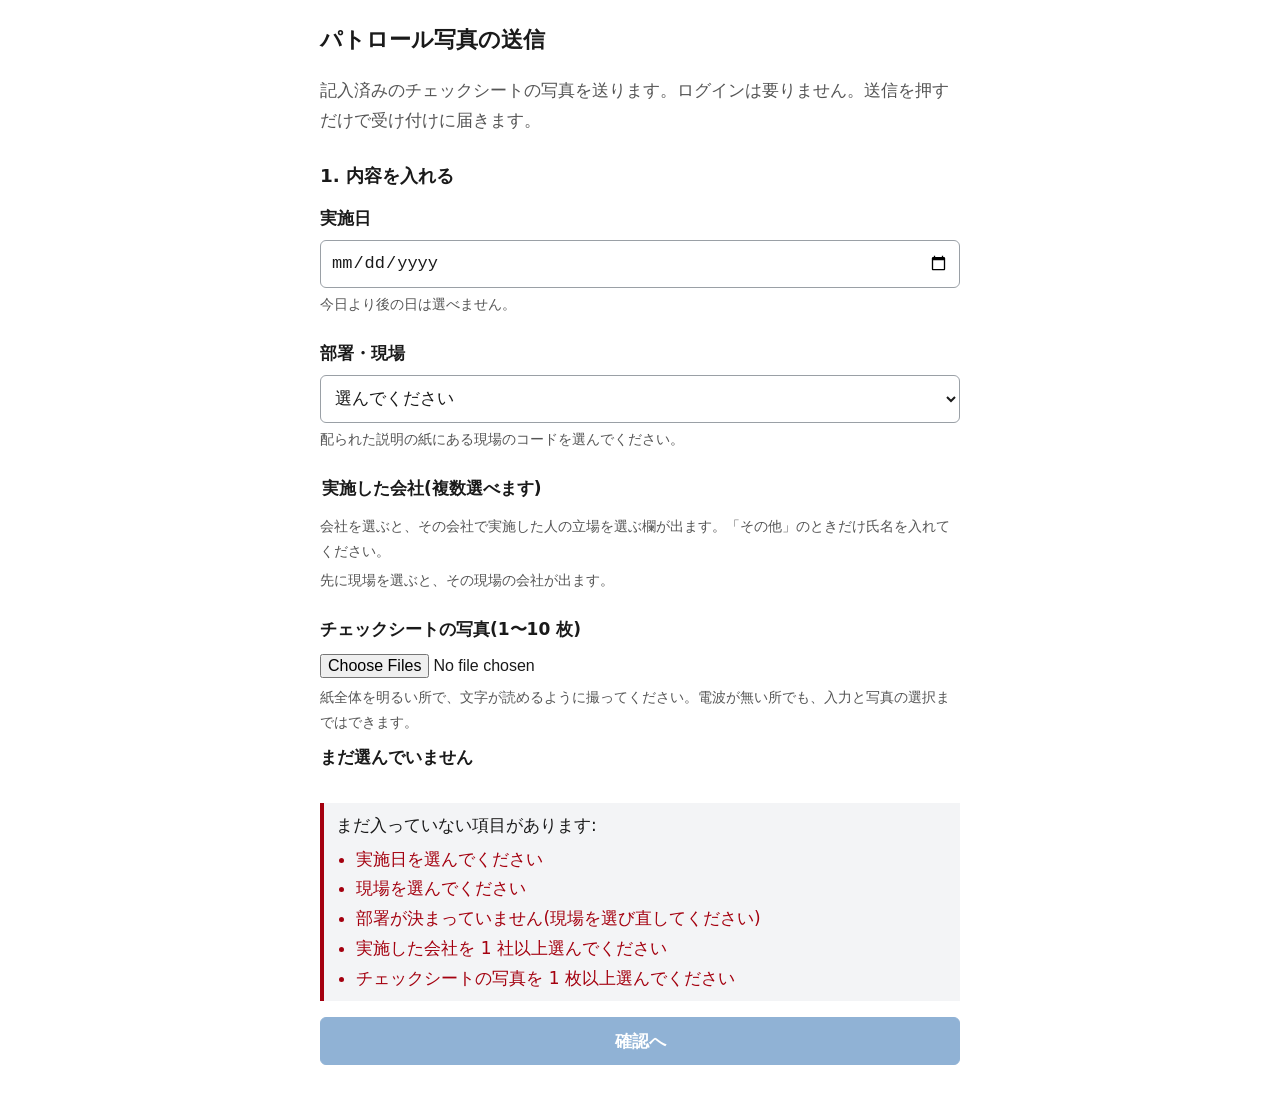
==== index.html @ 8de9f9de "公開ページ SafetyPatrolP@1ebaefc2e7b2f502271c67f006411f48054f13f5" ====
<!doctype html>
<html lang="ja">
<head>
  <meta charset="utf-8">
  <meta name="viewport" content="width=device-width, initial-scale=1">
  <meta http-equiv="Content-Security-Policy" content="default-src 'none'; script-src 'self'; style-src 'self'; img-src 'self' blob:; connect-src https://script.google.com https://script.googleusercontent.com; form-action 'none'; base-uri 'none'">
  <meta name="referrer" content="no-referrer">
  <meta name="robots" content="noindex, nofollow">
  <title>パトロール写真の送信</title>
  <link rel="stylesheet" href="style.css">
</head>
<body>
  <header>
    <h1>パトロール写真の送信</h1>
    <p class="lead">記入済みのチェックシートの写真を送ります。ログインは要りません。送信を押すだけで受け付けに届きます。</p>
  </header>

  <main>
    <p id="config-error" class="error" role="alert" hidden></p>
    <p id="outbox-bar" class="outbox-bar" role="status" aria-live="polite" hidden></p>
    <p id="inapp-warning" class="error" role="alert" hidden>LINE などのアプリの中で開いています。送れなかったものが残らないことがあるので、右上のメニューから「ブラウザで開く」(Safari / Chrome)を選んで開き直してください。</p>
    <p id="storage-warning" class="error" role="alert" hidden>この端末(このブラウザの設定)では、送れなかったものを残せません。送信の後、受付番号が出るまでページを閉じないでください。プライベートブラウズを使っているときは、通常の画面で開き直してください。</p>

    <!-- 1. 入力 -->
    <section id="step-input" aria-labelledby="h-input">
      <h2 id="h-input">1. 内容を入れる</h2>

      <div class="field">
        <label for="date">実施日</label>
        <input type="date" id="date" name="date" required>
        <p class="hint">今日より後の日は選べません。</p>
      </div>

      <div class="field">
        <span class="label" id="l-site">部署・現場</span>
        <div id="site-fixed" hidden>
          <p class="fixed">現場 <strong id="site-fixed-code"></strong>(部署 <span id="site-fixed-dept"></span>)</p>
          <button type="button" id="site-change" class="link">違う現場を選ぶ</button>
        </div>
        <div id="site-choose" hidden>
          <select id="site-select" aria-labelledby="l-site"></select>
          <p class="hint">配られた説明の紙にある現場のコードを選んでください。</p>
        </div>
      </div>

      <fieldset class="field">
        <legend>実施した会社(複数選べます)</legend>
        <p class="hint">会社を選ぶと、その会社で実施した人の立場を選ぶ欄が出ます。「その他」のときだけ氏名を入れてください。</p>
        <p id="company-empty" class="hint" hidden>先に現場を選ぶと、その現場の会社が出ます。</p>
        <div id="company-list"></div>
      </fieldset>

      <div class="field">
        <label for="photos">チェックシートの写真(1〜10 枚)</label>
        <input type="file" id="photos" accept="image/*" multiple>
        <p class="hint">紙全体を明るい所で、文字が読めるように撮ってください。電波が無い所でも、入力と写真の選択まではできます。</p>
        <p id="photo-count" class="count"></p>
        <p id="photo-over" class="error" role="status" hidden></p>
        <ul id="photo-list" class="photos"></ul>
      </div>

      <div id="missing-box" class="missing" hidden>
        <p>まだ入っていない項目があります:</p>
        <ul id="missing" aria-live="polite"></ul>
      </div>

      <button type="button" id="to-confirm" class="primary" disabled>確認へ</button>
    </section>

    <!-- 2. 確認して送信 -->
    <section id="step-confirm" aria-labelledby="h-confirm" hidden>
      <h2 id="h-confirm">2. 内容を確かめて送信</h2>
      <dl class="summary">
        <dt>実施日</dt><dd id="c-date"></dd>
        <dt>部署</dt><dd id="c-dept"></dd>
        <dt>現場</dt><dd id="c-site"></dd>
        <dt>実施した会社</dt><dd id="c-companies"></dd>
        <dt>写真</dt><dd id="c-photos"></dd>
      </dl>
      <ul id="c-photo-list" class="photos"></ul>
      <p class="hint">「送信する」を 1 回押せば終わりです。電波が無くても、この端末に残して、電波が戻ったら自動で送ります。</p>
      <p id="prep-error" class="error" role="alert" hidden></p>
      <div class="buttons">
        <button type="button" id="back">戻って直す</button>
        <button type="button" id="send" class="primary" disabled>写真を準備しています…</button>
      </div>
    </section>

    <!-- 3. 送信の結果 -->
    <section id="step-done" aria-labelledby="h-done" hidden>
      <h2 id="h-done">3. 送信</h2>
      <p id="d-status" class="status" role="status" aria-live="polite"></p>
      <p id="d-fix" class="hint" hidden></p>
      <p id="d-storage" class="error" role="alert" hidden>この送信はこの端末に残せませんでした。受付番号が出るまで、このページを閉じないでください。</p>
      <p class="hint">受付番号が出たら完了です。「送れていません」のままなら、電波のある所で、<strong>いま使っているのと同じブラウザ(同じアプリ)で</strong>このページを開いてください(自動で送ります)。別のブラウザで開くと、残してあるものは見えません。</p>
      <div class="buttons">
        <button type="button" id="restart">続けて別の記録を入れる</button>
      </div>
    </section>

    <!-- 送信の記録(この端末の中だけ) -->
    <section id="outbox" aria-labelledby="h-outbox" hidden>
      <h2 id="h-outbox">送信の記録(この端末)</h2>
      <ul id="outbox-list" class="records"></ul>
      <p class="hint">送信済みの記録は 7 日で消えます。送れていない記録は、送れるまで残ります(このページを 1 週間開かないと、端末が消すことがあります)。</p>
    </section>
  </main>

  <script src="roster.js"></script>
  <script src="config.js"></script>
  <script src="outbox.js"></script>
  <script src="app.js"></script>
</body>
</html>
---- style.css ----
:root {
  --fg: #1a1a1a;
  --muted: #555;
  --bg: #ffffff;
  --panel: #f3f4f6;
  --accent: #0b57a4;
  --accent-fg: #ffffff;
  --error: #a4000f;
  --border: #9aa0a6;
}

@media (prefers-color-scheme: dark) {
  :root {
    --fg: #f1f1f1;
    --muted: #c4c4c4;
    --bg: #121212;
    --panel: #1f2124;
    --accent: #7db4ff;
    --accent-fg: #0b1a2e;
    --error: #ff9aa2;
    --border: #6b7075;
  }
}

* { box-sizing: border-box; }

body {
  margin: 0;
  padding: 0 16px 48px;
  font-family: system-ui, -apple-system, "Hiragino Sans", "Noto Sans JP", sans-serif;
  font-size: 17px;
  line-height: 1.75;
  color: var(--fg);
  background: var(--bg);
}

header, main { max-width: 640px; margin: 0 auto; }
h1 { font-size: 1.4rem; margin: 20px 0 4px; }
h2 { font-size: 1.15rem; margin: 24px 0 12px; }
.lead, .hint { color: var(--muted); }
.hint { font-size: 0.9rem; margin: 4px 0 0; }

.field { margin: 0 0 22px; padding: 0; border: 0; }
.field > label, .label, legend { display: block; font-weight: 700; margin-bottom: 6px; }

input[type=date], select {
  font-size: 17px; /* 16px 未満だと iPhone が拡大するため */
  width: 100%;
  min-height: 48px;
  padding: 8px 10px;
  border: 1px solid var(--border);
  border-radius: 6px;
  background: var(--bg);
  color: var(--fg);
}

input[type=file] { font-size: 16px; width: 100%; }

.check {
  display: flex;
  align-items: center;
  gap: 12px;
  min-height: 48px;
  padding: 6px 10px;
  margin-bottom: 6px;
  border: 1px solid var(--border);
  border-radius: 6px;
}
.check input { width: 24px; height: 24px; }

button {
  font-size: 17px;
  min-height: 48px;
  padding: 8px 18px;
  border-radius: 6px;
  border: 1px solid var(--border);
  background: var(--panel);
  color: var(--fg);
}
button.primary { background: var(--accent); color: var(--accent-fg); border-color: var(--accent); width: 100%; font-weight: 700; }
button:disabled { opacity: 0.45; }
button.link { border: 0; background: none; color: var(--accent); text-decoration: underline; padding: 4px 0; min-height: 44px; }
button:focus-visible, input:focus-visible, select:focus-visible { outline: 3px solid var(--accent); outline-offset: 2px; }

.buttons { display: flex; flex-direction: column; gap: 12px; margin-top: 16px; }

.photos { list-style: none; padding: 0; margin: 8px 0 0; display: grid; grid-template-columns: repeat(auto-fill, minmax(120px, 1fr)); gap: 10px; }
.photo img { width: 100%; height: 150px; object-fit: contain; background: var(--panel); border-radius: 6px; display: block; }
.count { font-weight: 700; margin: 8px 0 0; }

.missing { background: var(--panel); border-left: 4px solid var(--error); padding: 8px 12px; margin-bottom: 16px; }
.missing p { margin: 0; }
.missing ul { margin: 4px 0 0; padding-left: 1.2em; color: var(--error); }
.error { color: var(--error); font-weight: 700; }

.summary { display: grid; grid-template-columns: 7em 1fr; gap: 6px 12px; margin: 0; }
.summary dt { font-weight: 700; }
.summary dd { margin: 0; overflow-wrap: anywhere; }
.mono { font-family: ui-monospace, Menlo, Consolas, monospace; font-size: 0.95rem; }
.steps li { margin-bottom: 8px; }
.fixed { margin: 0; }
h3 { font-size: 1rem; margin: 24px 0 6px; }
.member { margin-bottom: 8px; }
.roles { margin: 0 0 10px 12px; padding: 6px 10px; border: 0; border-left: 3px solid var(--border); }
.roles legend { font-weight: 400; font-size: 0.95rem; color: var(--muted); padding: 0; margin-bottom: 4px; }
.roles .check { min-height: 44px; margin-bottom: 4px; }
.name-label { display: block; font-weight: 700; margin: 6px 0 4px; }
.roles input[type=text] { font-size: 17px; width: 100%; min-height: 48px; padding: 8px 10px; border: 1px solid var(--border); border-radius: 6px; background: var(--bg); color: var(--fg); }
.outbox-bar { background: var(--panel); border-left: 4px solid var(--accent); padding: 8px 12px; margin: 12px 0; font-weight: 700; }
.outbox-bar.bad { border-left-color: var(--error); }
.status { font-size: 1.1rem; font-weight: 700; padding: 10px 12px; border-radius: 6px; background: var(--panel); border-left: 4px solid var(--border); }
.status.ok { border-left-color: var(--accent); }
.status.wait { border-left-color: var(--border); }
.status.bad { border-left-color: var(--error); color: var(--error); }
.records { list-style: none; padding: 0; margin: 8px 0 0; }
.rec { border: 1px solid var(--border); border-radius: 6px; padding: 8px 12px; margin-bottom: 8px; }
.rec p { margin: 2px 0; }
.rec-head { font-weight: 700; }
.rec-blocked { border-color: var(--error); }
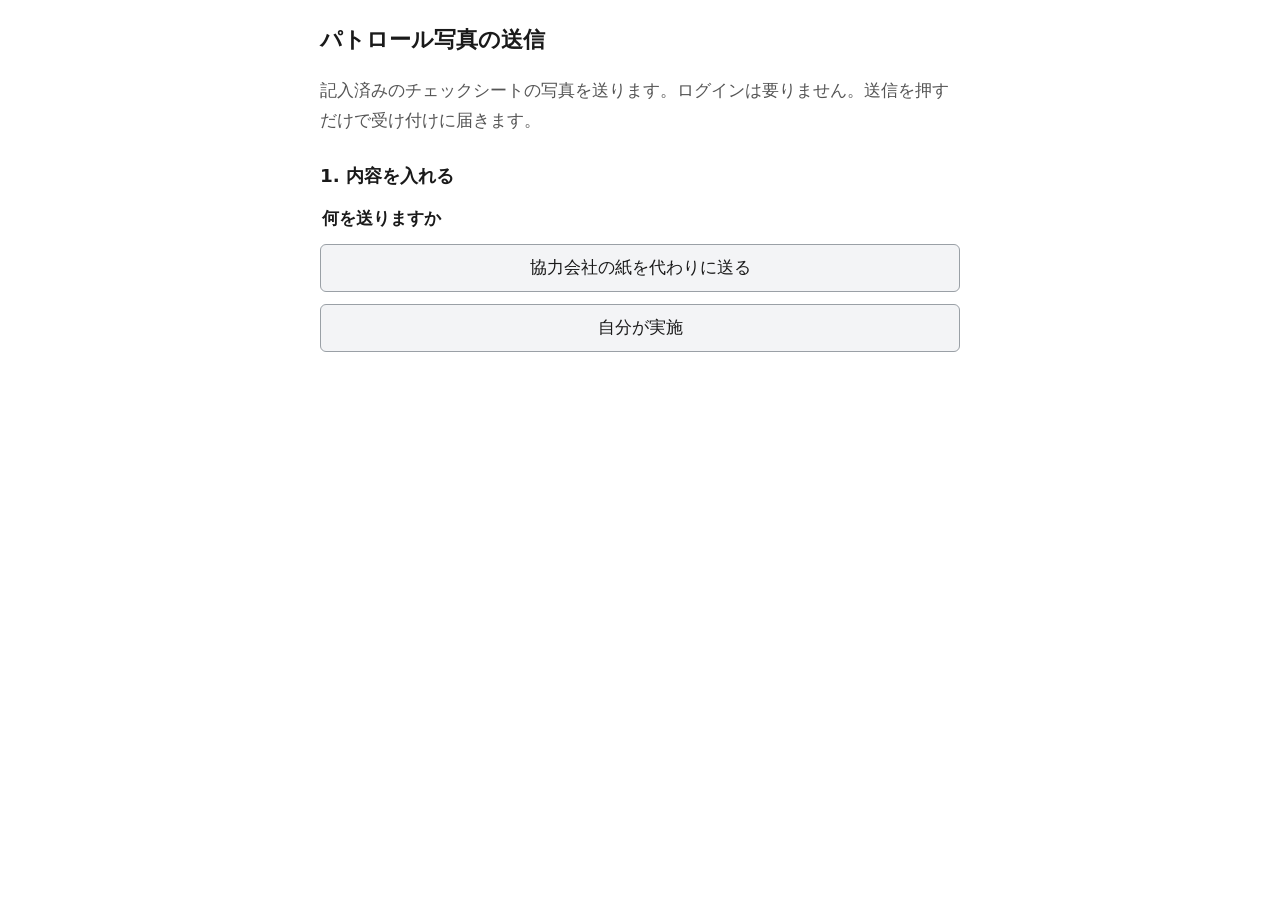
==== commit 61ad0bff: "公開ページ SafetyPatrolP@bc510a0f6e0c48deb7f7a63fc7d8592788144e85" ====
--- a/index.html
+++ b/index.html
@@ -18,6 +18,7 @@
   <main>
     <p id="config-error" class="error" role="alert" hidden></p>
     <p id="outbox-bar" class="outbox-bar" role="status" aria-live="polite" hidden></p>
+    <p id="private-warning" class="error" role="status" hidden>プライベートブラウズ(シークレット)で開いているときは、このページを閉じると送れていない記録が消えます。普通の画面で開いてください。</p>
     <p id="inapp-warning" class="error" role="alert" hidden>LINE などのアプリの中で開いています。送れなかったものが残らないことがあるので、右上のメニューから「ブラウザで開く」(Safari / Chrome)を選んで開き直してください。</p>
     <p id="storage-warning" class="error" role="alert" hidden>この端末(このブラウザの設定)では、送れなかったものを残せません。送信の後、受付番号が出るまでページを閉じないでください。プライベートブラウズを使っているときは、通常の画面で開き直してください。</p>
 
@@ -25,6 +26,22 @@
     <section id="step-input" aria-labelledby="h-input">
       <h2 id="h-input">1. 内容を入れる</h2>
 
+      <p id="site-notice" class="error" role="status" hidden></p>
+
+      <!-- 社員用リンク・全現場の入口では、最初に 2 択(仕様 D52) -->
+      <fieldset id="who" class="field who" hidden>
+        <legend>何を送りますか</legend>
+        <div class="buttons">
+          <button type="button" id="who-paper">協力会社の紙を代わりに送る</button>
+          <button type="button" id="who-self">自分が実施</button>
+        </div>
+      </fieldset>
+      <div id="who-chosen" class="field" hidden>
+        <p class="fixed"><strong id="who-chosen-text"></strong></p>
+        <button type="button" id="who-change" class="link">選び直す</button>
+      </div>
+
+      <div id="input-body">
       <div class="field">
         <label for="date">実施日</label>
         <input type="date" id="date" name="date" required>
@@ -38,17 +55,51 @@
           <button type="button" id="site-change" class="link">違う現場を選ぶ</button>
         </div>
         <div id="site-choose" hidden>
+          <div id="site-filter" class="filter" hidden>
+            <label for="site-dept">部署で絞る</label>
+            <select id="site-dept"></select>
+            <label for="site-search">コードで探す</label>
+            <input type="search" id="site-search" autocomplete="off" autocapitalize="off" spellcheck="false">
+          </div>
+          <p id="site-list-hint" class="hint" hidden></p>
           <select id="site-select" aria-labelledby="l-site"></select>
           <p class="hint">配られた説明の紙にある現場のコードを選んでください。</p>
+          <button type="button" id="site-outside" class="link" hidden>一覧の外の現場を選ぶ</button>
+        </div>
+        <!-- 選び直しの確かめ(仕様 D50) -->
+        <div id="site-confirm" class="confirm-box" role="group" aria-labelledby="site-confirm-text" hidden>
+          <p id="site-confirm-text">紙に書かれた現場コードと、この画面のコードが違うときだけ、選び直してください。</p>
+          <div class="buttons">
+            <button type="button" id="site-confirm-yes">選び直す</button>
+            <button type="button" id="site-confirm-no">やめる</button>
+          </div>
         </div>
       </div>
 
-      <fieldset class="field">
+      <fieldset id="companies-box" class="field">
         <legend>実施した会社(複数選べます)</legend>
         <p class="hint">会社を選ぶと、その会社で実施した人の立場を選ぶ欄が出ます。「その他」のときだけ氏名を入れてください。</p>
         <p id="company-empty" class="hint" hidden>先に現場を選ぶと、その現場の会社が出ます。</p>
         <div id="company-list"></div>
       </fieldset>
+
+      <!-- 自分が実施(会社 = 自社・立場 = その他 + 氏名。仕様 D52) -->
+      <div id="self-box" class="field" hidden>
+        <p class="fixed">会社 <strong id="self-company"></strong>・立場 その他</p>
+        <label for="self-name" class="name-label">氏名</label>
+        <input type="text" id="self-name" maxlength="30" autocomplete="name">
+        <p class="hint">氏名はパトロールの実施記録として社内でだけ使います。送り終えるまではこの端末に残り、送り終えたら消えます。</p>
+      </div>
+
+      <!-- 二重送信の注意(仕様 D53) -->
+      <p id="note-partner" class="hint note" hidden>この紙を社員に渡して送ってもらう場合は、ここからは送らないでください(同じ紙はどちらか一方だけが送ります)。</p>
+      <p id="note-staff" class="hint note" hidden>協力会社が自分で送った紙は、ここから送らないでください(同じ紙はどちらか一方だけが送ります)。</p>
+      <!-- 現場 QR から社員が入る道(仕様 D52。engineer-R2-004) -->
+      <div id="staff-entry" class="field" hidden>
+        <p class="hint">社員の方:</p>
+        <button type="button" id="paper-entry" class="link">協力会社の紙を代わりに送るとき</button>
+        <button type="button" id="self-entry" class="link">自分が実施した分を送るとき</button>
+      </div>
 
       <div class="field">
         <label for="photos">チェックシートの写真(1〜10 枚)</label>
@@ -65,11 +116,13 @@
       </div>
 
       <button type="button" id="to-confirm" class="primary" disabled>確認へ</button>
+      </div>
     </section>
 
     <!-- 2. 確認して送信 -->
     <section id="step-confirm" aria-labelledby="h-confirm" hidden>
       <h2 id="h-confirm">2. 内容を確かめて送信</h2>
+      <p class="site-big">現場 <span id="c-site-big"></span></p>
       <dl class="summary">
         <dt>実施日</dt><dd id="c-date"></dd>
         <dt>部署</dt><dd id="c-dept"></dd>
--- a/style.css
+++ b/style.css
@@ -117,3 +117,15 @@
 .rec p { margin: 2px 0; }
 .rec-head { font-weight: 700; }
 .rec-blocked { border-color: var(--error); }
+/* 便 1(仕様 D48〜D53): 2 択・部署で絞る・選び直しの確かめ・大きな現場コード・注意の 1 行 */
+/* hidden 属性は display の指定より強くする(.filter などの display で隠した欄が出ないように) */
+[hidden] { display: none !important; }
+.who .buttons { margin-top: 4px; }
+.filter { display: grid; gap: 4px; margin-bottom: 10px; }
+.filter label { font-weight: 700; margin-top: 4px; }
+.filter input[type=search] { font-size: 17px; min-height: 48px; padding: 8px 10px; border: 1px solid var(--border); border-radius: 6px; background: var(--bg); color: var(--fg); }
+.confirm-box { background: var(--panel); border-left: 4px solid var(--error); padding: 8px 12px; margin-top: 10px; }
+.confirm-box p { margin: 0; font-weight: 700; }
+.site-big { font-size: 1.6rem; font-weight: 700; margin: 4px 0 12px; overflow-wrap: anywhere; }
+.note { border-left: 4px solid var(--border); padding-left: 8px; }
+#self-box input[type=text] { font-size: 17px; width: 100%; min-height: 48px; padding: 8px 10px; border: 1px solid var(--border); border-radius: 6px; background: var(--bg); color: var(--fg); }
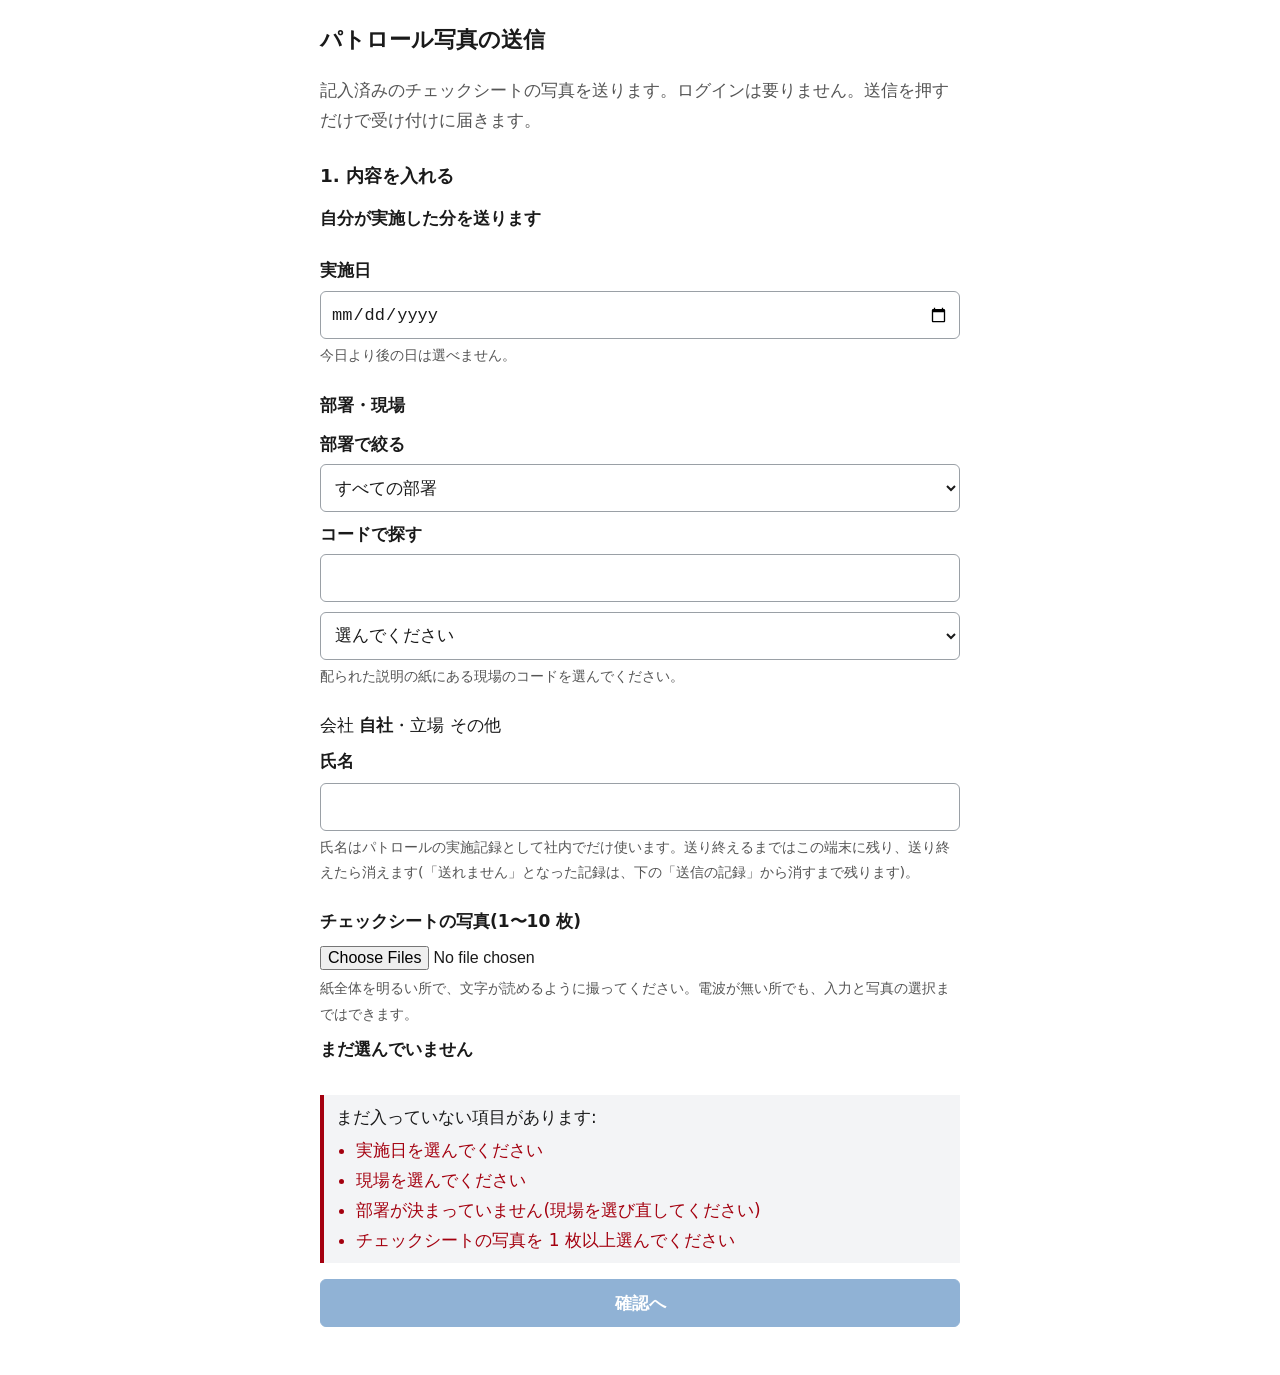
==== commit 8128cbb7: "公開ページ SafetyPatrolP@85b21cf2559cd16215260c98edd1b20c79159692" ====
--- a/index.html
+++ b/index.html
@@ -88,7 +88,7 @@
         <p class="fixed">会社 <strong id="self-company"></strong>・立場 その他</p>
         <label for="self-name" class="name-label">氏名</label>
         <input type="text" id="self-name" maxlength="30" autocomplete="name">
-        <p class="hint">氏名はパトロールの実施記録として社内でだけ使います。送り終えるまではこの端末に残り、送り終えたら消えます。</p>
+        <p class="hint">氏名はパトロールの実施記録として社内でだけ使います。送り終えるまではこの端末に残り、送り終えたら消えます(「送れません」となった記録は、下の「送信の記録」から消すまで残ります)。</p>
       </div>
 
       <!-- 二重送信の注意(仕様 D53) -->
@@ -107,6 +107,7 @@
         <p class="hint">紙全体を明るい所で、文字が読めるように撮ってください。電波が無い所でも、入力と写真の選択まではできます。</p>
         <p id="photo-count" class="count"></p>
         <p id="photo-over" class="error" role="status" hidden></p>
+        <p id="pick-reset" class="hint" role="status"></p>
         <ul id="photo-list" class="photos"></ul>
       </div>
 
@@ -160,6 +161,7 @@
   </main>
 
   <script src="roster.js"></script>
+  <script src="targets.js"></script>
   <script src="config.js"></script>
   <script src="outbox.js"></script>
   <script src="app.js"></script>
--- a/style.css
+++ b/style.css
@@ -85,7 +85,17 @@
 .buttons { display: flex; flex-direction: column; gap: 12px; margin-top: 16px; }
 
 .photos { list-style: none; padding: 0; margin: 8px 0 0; display: grid; grid-template-columns: repeat(auto-fill, minmax(120px, 1fr)); gap: 10px; }
+/* 入力の写真は 1 列(写真ごとの会社の選択肢の名前が切れないように。仕様 D78・review ux-R1-002)。確認画面は今のまま */
+#photo-list { grid-template-columns: 1fr; }
 .photo img { width: 100%; height: 150px; object-fit: contain; background: var(--panel); border-radius: 6px; display: block; }
+/* 写真ごとのコメント(仕様 D61)。欄は写真の下に 1 行・確認画面では写真の下に文 */
+.comment-label { display: block; font-size: 0.9rem; color: var(--muted); margin: 6px 0 2px; }
+.photo input.photo-comment { width: 100%; box-sizing: border-box; font-size: 16px; min-height: 44px; padding: 6px 8px; border: 1px solid var(--border); border-radius: 6px; background: var(--bg); color: var(--fg); }
+.comment-error { font-size: 0.85rem; margin: 4px 0 0; }
+/* 理由と知らせの欄は隠さずに空にする(文字の入れ替えで読み上げる。review ux-R2-002) */
+.comment-error:empty, #pick-reset:empty { margin: 0; padding: 0; border: 0; }
+.photo-comment-text { margin: 4px 0 0; font-size: 0.95rem; overflow-wrap: anywhere; }
+.photo-comment-text.none { color: var(--muted); }
 .count { font-weight: 700; margin: 8px 0 0; }
 
 .missing { background: var(--panel); border-left: 4px solid var(--error); padding: 8px 12px; margin-bottom: 16px; }
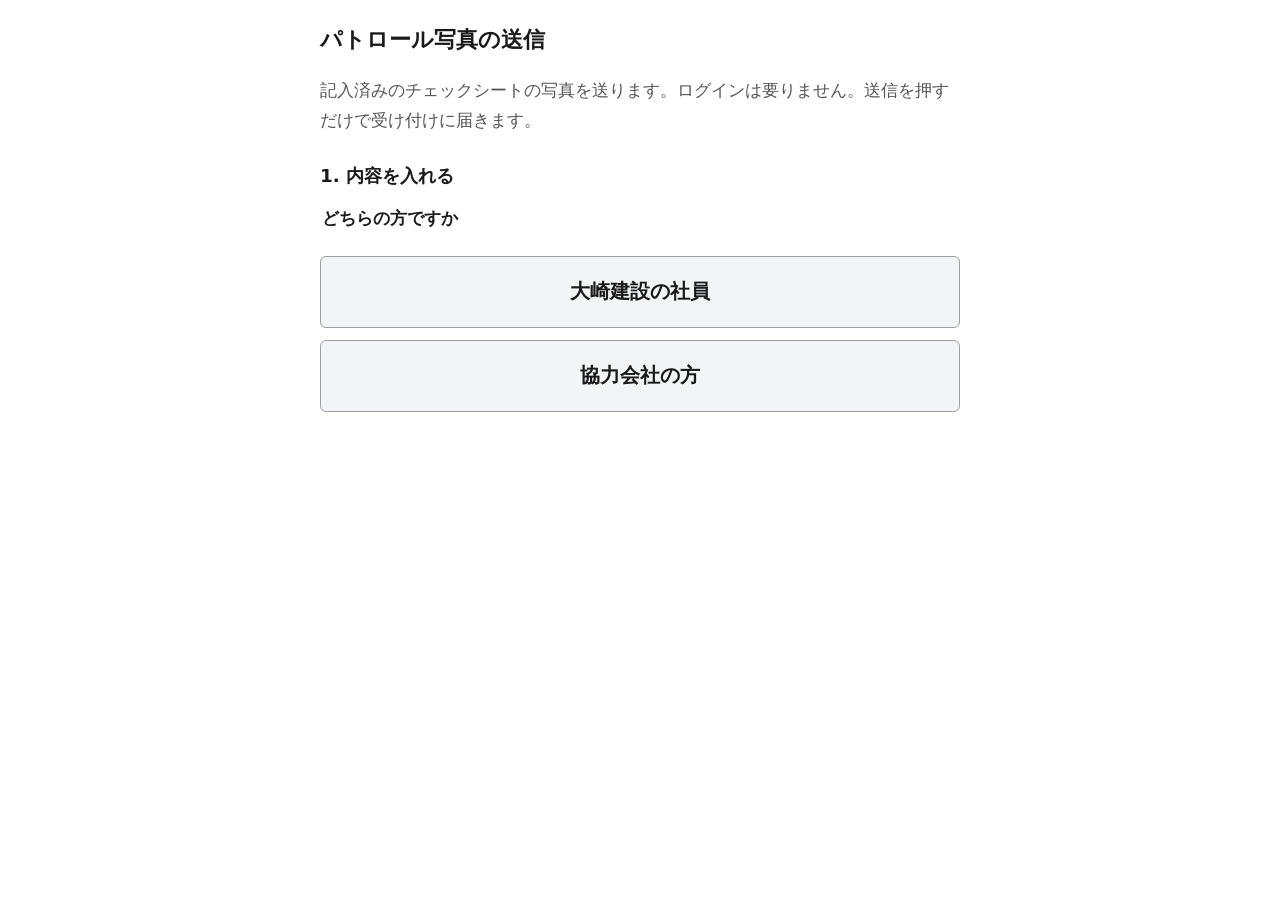
==== commit 42a60ce3: "公開ページ SafetyPatrolP@a11c07a277be52a928a25b4b10ec0a52eca69d9f" ====
--- a/index.html
+++ b/index.html
@@ -28,13 +28,23 @@
 
       <p id="site-notice" class="error" role="status" hidden></p>
 
-      <!-- 社員用リンク・全現場の入口では、最初に 2 択(仕様 D52) -->
+      <!-- どの入口でも最初に 2 択(仕様 D117) -->
+      <fieldset id="kind" class="field kind">
+        <legend>どちらの方ですか</legend>
+        <div class="buttons kind-buttons">
+          <button type="button" id="kind-staff">社員</button>
+          <button type="button" id="kind-partner">協力会社の方</button>
+        </div>
+      </fieldset>
+      <!-- 社員: 立場 → 何を送るか(仕様 D118・D52) -->
       <fieldset id="who" class="field who" hidden>
-        <legend>何を送りますか</legend>
+        <legend>立場と、何を送るかを選んでください</legend>
+        <div id="staff-roles" class="staff-roles" role="radiogroup" aria-label="立場"></div>
         <div class="buttons">
-          <button type="button" id="who-paper">協力会社の紙を代わりに送る</button>
-          <button type="button" id="who-self">自分が実施</button>
+          <button type="button" id="who-self" disabled>自分のチェックシートを送る</button>
+          <button type="button" id="who-paper" disabled>協力会社の紙を代わりに送る</button>
         </div>
+        <button type="button" id="kind-back" class="link">最初の選択に戻る</button>
       </fieldset>
       <div id="who-chosen" class="field" hidden>
         <p class="fixed"><strong id="who-chosen-text"></strong></p>
@@ -80,26 +90,22 @@
         <legend>実施した会社(複数選べます)</legend>
         <p class="hint">会社を選ぶと、その会社で実施した人の立場を選ぶ欄が出ます。「その他」のときだけ氏名を入れてください。</p>
         <p id="company-empty" class="hint" hidden>先に現場を選ぶと、その現場の会社が出ます。</p>
+        <p id="company-none" class="hint note" hidden>この現場には、選べる協力会社がありません。社員の方は、上の「選び直す」から社員を選んでください。</p>
         <div id="company-list"></div>
       </fieldset>
 
-      <!-- 自分が実施(会社 = 自社・立場 = その他 + 氏名。仕様 D52) -->
+      <!-- 社員の自分の分(会社 = 自社・立場 = その他 + 「立場の語 氏名」。仕様 D52・D118) -->
       <div id="self-box" class="field" hidden>
-        <p class="fixed">会社 <strong id="self-company"></strong>・立場 その他</p>
+        <p class="fixed">会社 <strong id="self-company"></strong>・立場 <strong id="self-role"></strong></p>
         <label for="self-name" class="name-label">氏名</label>
         <input type="text" id="self-name" maxlength="30" autocomplete="name">
+        <p class="hint">送るときは、氏名の前に立場を付けます(例: 幹部 ○○ ○○)。</p>
         <p class="hint">氏名はパトロールの実施記録として社内でだけ使います。送り終えるまではこの端末に残り、送り終えたら消えます(「送れません」となった記録は、下の「送信の記録」から消すまで残ります)。</p>
       </div>
 
       <!-- 二重送信の注意(仕様 D53) -->
       <p id="note-partner" class="hint note" hidden>この紙を社員に渡して送ってもらう場合は、ここからは送らないでください(同じ紙はどちらか一方だけが送ります)。</p>
       <p id="note-staff" class="hint note" hidden>協力会社が自分で送った紙は、ここから送らないでください(同じ紙はどちらか一方だけが送ります)。</p>
-      <!-- 現場 QR から社員が入る道(仕様 D52。engineer-R2-004) -->
-      <div id="staff-entry" class="field" hidden>
-        <p class="hint">社員の方:</p>
-        <button type="button" id="paper-entry" class="link">協力会社の紙を代わりに送るとき</button>
-        <button type="button" id="self-entry" class="link">自分が実施した分を送るとき</button>
-      </div>
 
       <div class="field">
         <label for="photos">チェックシートの写真(1〜10 枚)</label>
@@ -123,6 +129,12 @@
     <!-- 2. 確認して送信 -->
     <section id="step-confirm" aria-labelledby="h-confirm" hidden>
       <h2 id="h-confirm">2. 内容を確かめて送信</h2>
+      <!-- 送る人の確かめ(仕様 D120) -->
+      <div class="who-big">
+        <p class="who-big-head">この内容で送ります</p>
+        <ul id="c-who-list"></ul>
+        <p id="c-who-ask" class="who-big-ask"></p>
+      </div>
       <p class="site-big">現場 <span id="c-site-big"></span></p>
       <dl class="summary">
         <dt>実施日</dt><dd id="c-date"></dd>
--- a/style.css
+++ b/style.css
@@ -139,3 +139,13 @@
 .site-big { font-size: 1.6rem; font-weight: 700; margin: 4px 0 12px; overflow-wrap: anywhere; }
 .note { border-left: 4px solid var(--border); padding-left: 8px; }
 #self-box input[type=text] { font-size: 17px; width: 100%; min-height: 48px; padding: 8px 10px; border: 1px solid var(--border); border-radius: 6px; background: var(--bg); color: var(--fg); }
+
+/* 最初の 2 択(同じ大きさの大きなボタン。仕様 D117)・社員の立場・送る人の確かめ(仕様 D120) */
+.kind-buttons button { min-height: 72px; font-size: 1.25rem; font-weight: 700; width: 100%; }
+.staff-roles { display: flex; flex-direction: column; gap: 4px; margin-top: 8px; }
+.who-big { border: 2px solid var(--accent); border-radius: 8px; padding: 12px 16px; margin-bottom: 16px; }
+.who-big-head { font-weight: 700; margin: 0 0 6px; }
+.who-big ul { margin: 0; padding-left: 1.2em; font-size: 1.4rem; font-weight: 700; }
+.who-big li + li { margin-top: 8px; }
+.who-line { display: block; }
+.who-big-ask { margin: 8px 0 0; font-size: 1.1rem; font-weight: 700; color: var(--accent); }
